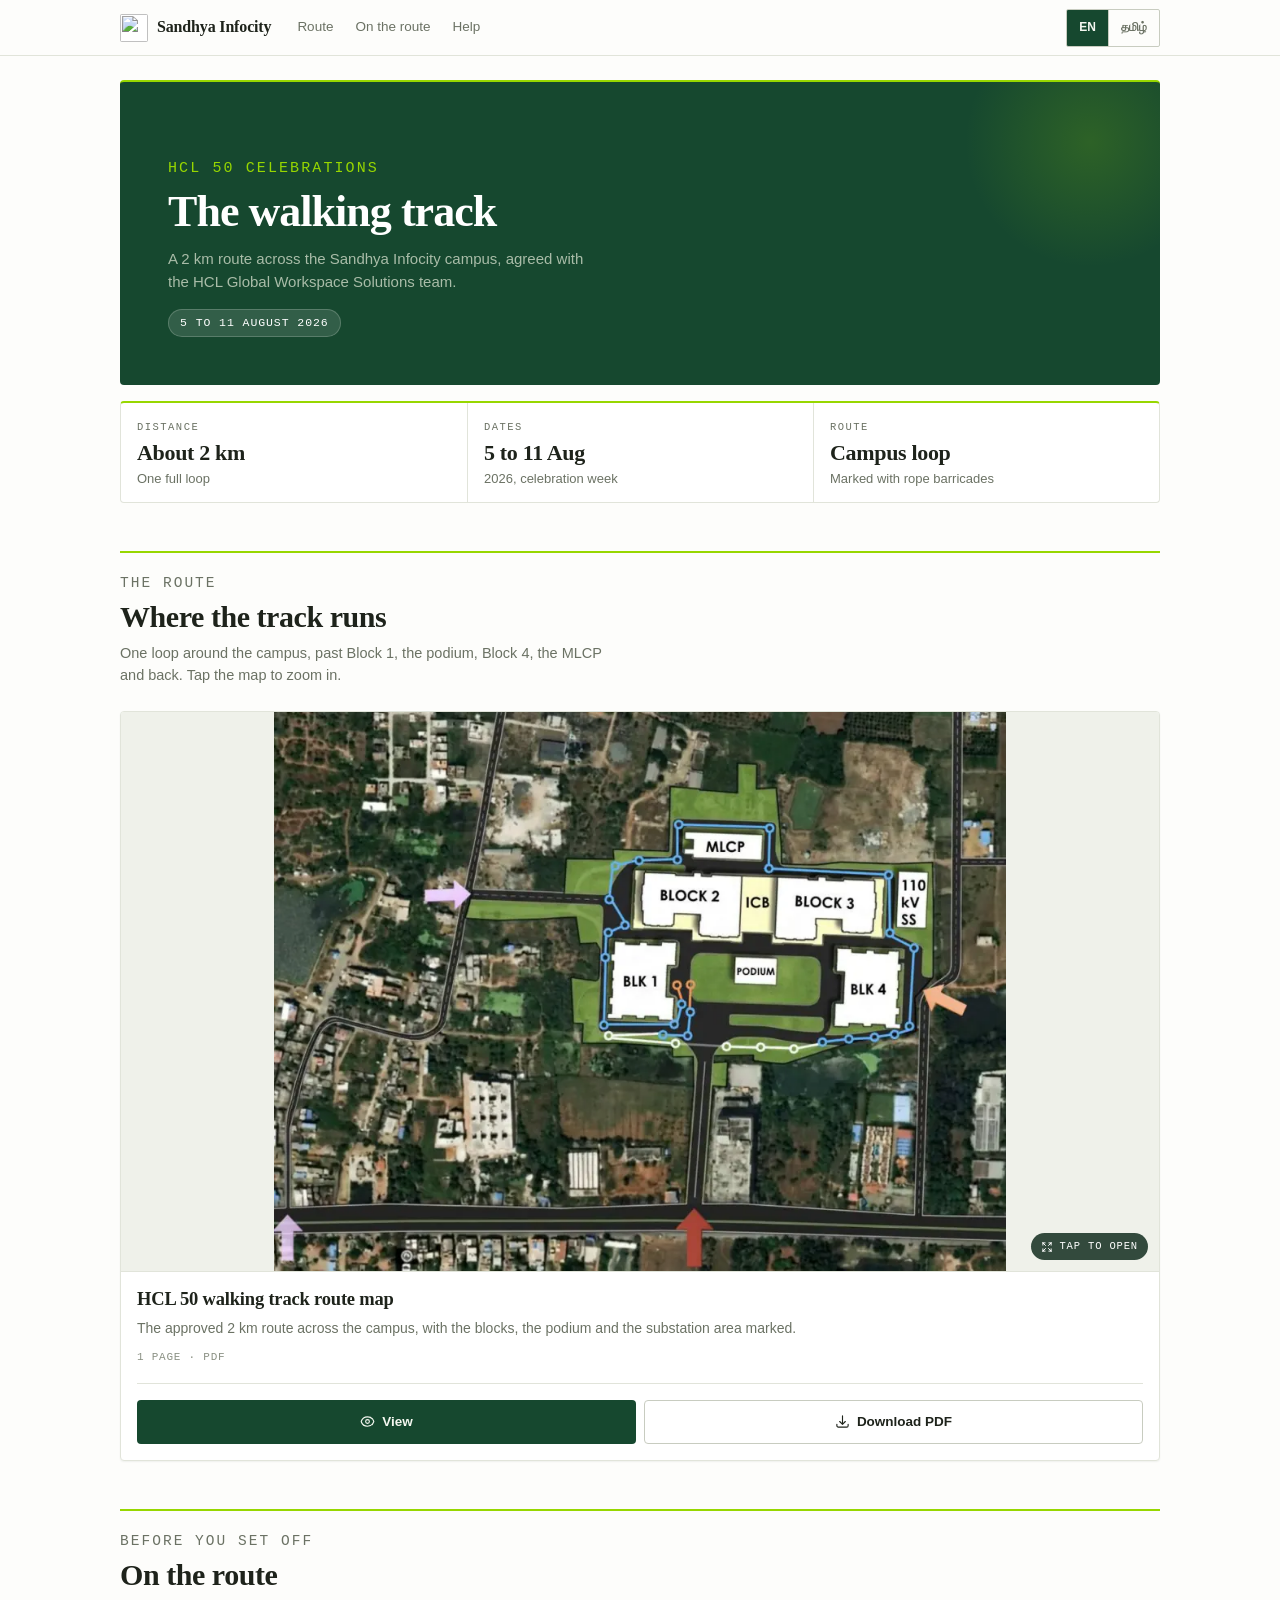
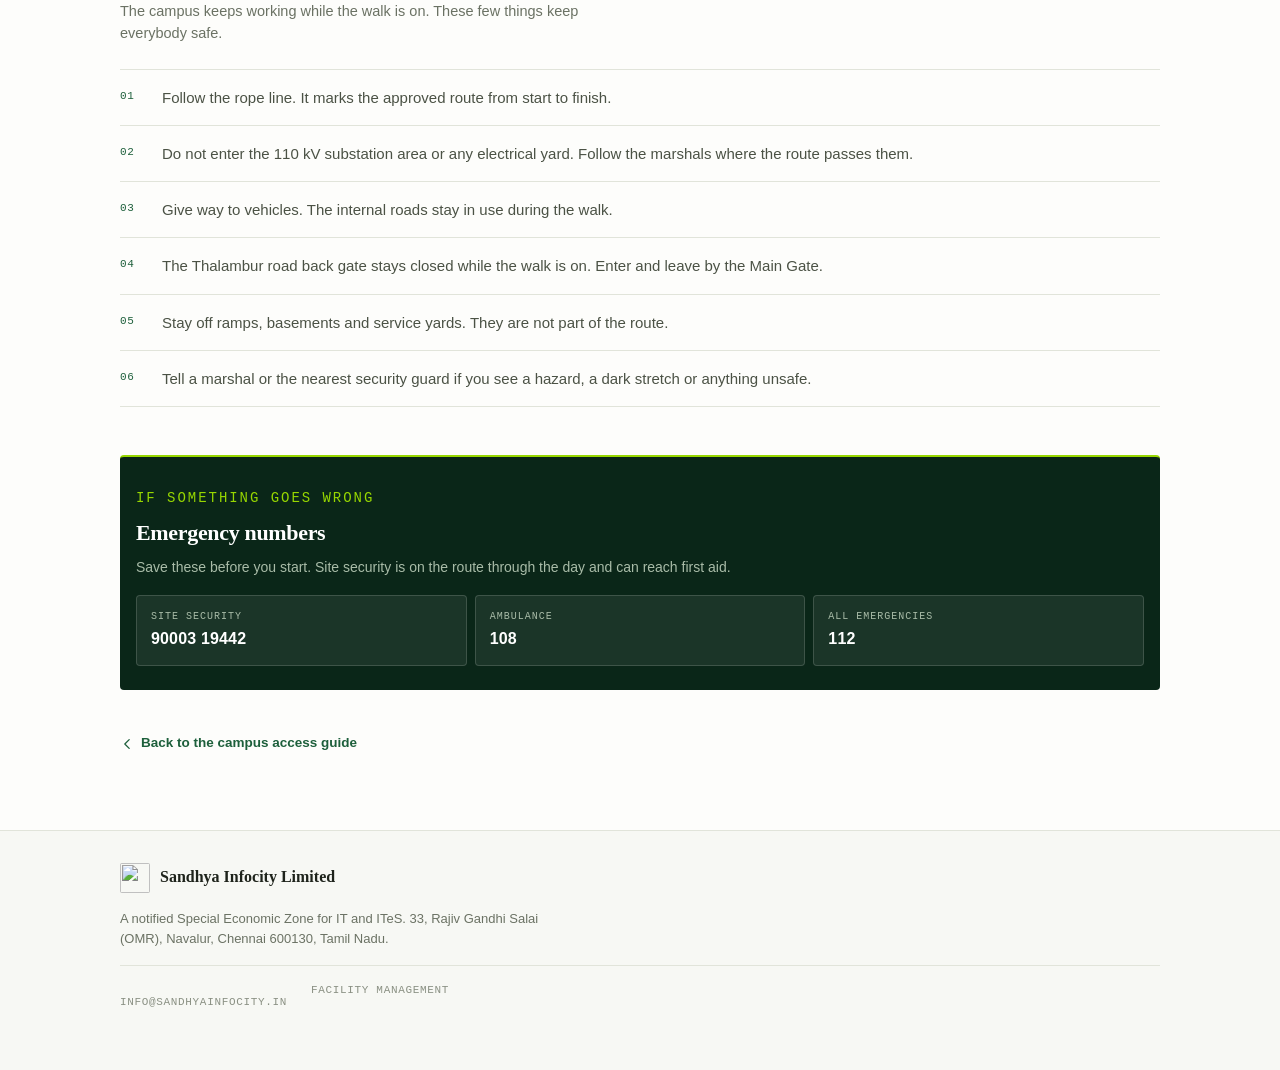
==== walk.html @ bd0e7946 "redesign(site): rebuild on the SIL design system, add the walking-track page and a document viewer R" ====
<!DOCTYPE html>
<html lang="en">
<head>
<meta charset="UTF-8">
<meta name="viewport" content="width=device-width, initial-scale=1.0, viewport-fit=cover">
<meta name="description" content="The 2 km walking track across the Sandhya Infocity campus for the HCL 50 celebration week, 5 to 11 August 2026. Route map, safety notes and emergency numbers.">
<meta name="theme-color" content="#FDFDFB">
<meta name="robots" content="noindex, nofollow">
<meta http-equiv="Content-Security-Policy" content="default-src 'none'; script-src 'self' https://gc.zgo.at; style-src 'self' 'unsafe-inline' https://fonts.googleapis.com; font-src https://fonts.gstatic.com; img-src 'self' data: https://renvia-code.goatcounter.com; connect-src https://renvia-code.goatcounter.com; base-uri 'none'; form-action 'none'">

<title>The walking track · Sandhya Infocity</title>
<link rel="canonical" href="https://sandhyainfocity.support/walk.html">

<meta property="og:title" content="The walking track · Sandhya Infocity">
<meta property="og:description" content="A 2 km route across the campus for the HCL 50 celebration week, 5 to 11 August 2026.">
<meta property="og:type" content="website">
<meta property="og:image" content="https://sandhyainfocity.support/assets/route/route-map-preview.webp">
<meta property="og:url" content="https://sandhyainfocity.support/walk.html">

<link rel="icon" type="image/png" href="sandhya-infocity.png">
<link rel="apple-touch-icon" href="sandhya-infocity.png">

<script data-goatcounter="https://renvia-code.goatcounter.com/count" async src="https://gc.zgo.at/count.js"></script>

<link rel="preconnect" href="https://fonts.googleapis.com">
<link rel="preconnect" href="https://fonts.gstatic.com" crossorigin>
<link href="https://fonts.googleapis.com/css2?family=Source+Serif+4:opsz,wght@8..60,400;8..60,600&family=IBM+Plex+Sans:wght@400;500;600&family=IBM+Plex+Mono:wght@500&family=Noto+Sans+Tamil:wght@400;500;600&family=Noto+Serif+Tamil:wght@600&display=swap" rel="stylesheet">
<link rel="stylesheet" href="assets/styles.css">
</head>
<body>

<a href="#main" class="skip-link" data-i18n="skip">Skip to content</a>

<div class="bar">
  <div class="bar-in">
    <a class="brand" href="./" aria-label="Sandhya Infocity home">
      <img class="brand-mark" src="sandhya-infocity.png" alt="" width="28" height="28">
      <span class="brand-name">Sandhya Infocity</span>
    </a>
    <nav class="jump" aria-label="Sections">
      <a href="#route" data-i18n="nav-route">Route</a>
      <a href="#safety" data-i18n="nav-safety">On the route</a>
      <a href="#help" data-i18n="nav-help">Help</a>
    </nav>
    <div class="lang" role="group" aria-label="Language">
      <button type="button" data-lang="en" aria-pressed="true">EN</button>
      <button type="button" data-lang="ta" aria-pressed="false">தமிழ்</button>
    </div>
  </div>
</div>

<!-- ====================================================================== -->
<!-- Hero                                                                   -->
<!-- ====================================================================== -->
<header class="wrap hero">
  <div class="hero-panel reveal">
    <p class="eyebrow" data-i18n="walk-eyebrow">HCL 50 celebrations</p>
    <h1 data-i18n="walk-title">The walking track</h1>
    <p data-i18n="walk-sub">A 2 km route across the Sandhya Infocity campus, agreed with the HCL Global Workspace Solutions team.</p>
    <span class="event-when" data-i18n="event-when">5 to 11 August 2026</span>
  </div>

  <dl class="facts reveal" style="--d:0.08s; margin-top:16px">
    <div class="fact">
      <dt data-i18n="fact-distance">Distance</dt>
      <dd><span data-i18n="fact-distance-v">About 2 km</span><small data-i18n="fact-distance-s">One full loop</small></dd>
    </div>
    <div class="fact">
      <dt data-i18n="fact-dates">Dates</dt>
      <dd><span data-i18n="fact-dates-v">5 to 11 Aug</span><small data-i18n="fact-dates-s">2026, celebration week</small></dd>
    </div>
    <div class="fact">
      <dt data-i18n="fact-route">Route</dt>
      <dd><span data-i18n="fact-route-v">Campus loop</span><small data-i18n="fact-route-s">Marked with rope barricades</small></dd>
    </div>
  </dl>
</header>

<main id="main" class="wrap">

  <!-- ==================================================================== -->
  <!-- Route map                                                            -->
  <!-- ==================================================================== -->
  <section class="section" id="route">
    <div class="section-head">
      <p class="eyebrow" data-i18n="sec-route-eyebrow">The route</p>
      <h2 data-i18n="sec-route-title">Where the track runs</h2>
      <p data-i18n="sec-route-desc">One loop around the campus, past Block 1, the podium, Block 4, the MLCP and back. Tap the map to zoom in.</p>
    </div>

    <article class="doc reveal" style="--d:0.04s">
      <button class="doc-media doc-media--map" type="button" data-doc="route" data-i18n-label="doc-route-title"
              aria-label="HCL 50 walking track route map">
        <img src="assets/route/route-map-preview.webp" alt="" loading="eager" width="900" height="687">
        <span class="zoom-hint">
          <svg viewBox="0 0 24 24" stroke-width="1.9" aria-hidden="true"><path stroke-linecap="round" stroke-linejoin="round" d="M3.75 3.75v4.5m0-4.5h4.5m-4.5 0L9 9M3.75 20.25v-4.5m0 4.5h4.5m-4.5 0L9 15M20.25 3.75h-4.5m4.5 0v4.5m0-4.5L15 9m5.25 11.25h-4.5m4.5 0v-4.5m0 4.5L15 15"/></svg>
          <span data-i18n="tap-zoom">Tap to open</span>
        </span>
      </button>
      <div class="doc-body">
        <h3 class="doc-title" data-i18n="doc-route-title">HCL 50 walking track route map</h3>
        <p class="doc-desc" data-i18n="doc-route-desc">The approved 2 km route across the campus, with the blocks, the podium and the substation area marked.</p>
        <p class="doc-meta" data-i18n="doc-route-meta">1 page · PDF</p>
        <div class="doc-actions">
          <button class="btn btn--primary" type="button" data-doc="route">
            <svg viewBox="0 0 24 24" stroke-width="1.8" aria-hidden="true"><path stroke-linecap="round" stroke-linejoin="round" d="M2.036 12.322a1.012 1.012 0 010-.639C3.423 7.51 7.36 4.5 12 4.5c4.638 0 8.573 3.007 9.963 7.178.07.207.07.431 0 .639C20.577 16.49 16.64 19.5 12 19.5c-4.638 0-8.573-3.007-9.963-7.178z"/><path stroke-linecap="round" stroke-linejoin="round" d="M15 12a3 3 0 11-6 0 3 3 0 016 0z"/></svg>
            <span data-i18n="view">View</span>
          </button>
          <a class="btn btn--ghost" href="docs/SIL-HCL50-Moon-Walk-Route-Map-Aug2026.pdf" download data-track="dl_route_walkpage">
            <svg viewBox="0 0 24 24" stroke-width="1.8" aria-hidden="true"><path stroke-linecap="round" stroke-linejoin="round" d="M3 16.5v2.25A2.25 2.25 0 005.25 21h13.5A2.25 2.25 0 0021 18.75V16.5M16.5 12L12 16.5m0 0L7.5 12m4.5 4.5V3"/></svg>
            <span data-i18n="download">Download PDF</span>
          </a>
        </div>
      </div>
    </article>
  </section>

  <!-- ==================================================================== -->
  <!-- Safety                                                               -->
  <!-- ==================================================================== -->
  <section class="section" id="safety">
    <div class="section-head">
      <p class="eyebrow" data-i18n="sec-safety-eyebrow">Before you set off</p>
      <h2 data-i18n="sec-safety-title">On the route</h2>
      <p data-i18n="sec-safety-desc">The campus keeps working while the walk is on. These few things keep everybody safe.</p>
    </div>

    <ol class="rules reveal" style="--d:0.04s">
      <li data-i18n="rule-1">Follow the rope line. It marks the approved route from start to finish.</li>
      <li data-i18n="rule-2">Do not enter the 110 kV substation area or any electrical yard. Follow the marshals where the route passes them.</li>
      <li data-i18n="rule-3">Give way to vehicles. The internal roads stay in use during the walk.</li>
      <li data-i18n="rule-4">The Thalambur road back gate stays closed while the walk is on. Enter and leave by the Main Gate.</li>
      <li data-i18n="rule-5">Stay off ramps, basements and service yards. They are not part of the route.</li>
      <li data-i18n="rule-6">Tell a marshal or the nearest security guard if you see a hazard, a dark stretch or anything unsafe.</li>
    </ol>
  </section>

  <!-- ==================================================================== -->
  <!-- Emergency                                                            -->
  <!-- ==================================================================== -->
  <section class="section" id="help">
    <div class="sos reveal" style="--d:0.04s">
      <p class="eyebrow" data-i18n="sos-eyebrow">If something goes wrong</p>
      <h3 data-i18n="sos-title">Emergency numbers</h3>
      <p data-i18n="sos-desc">Save these before you start. Site security is on the route through the day and can reach first aid.</p>
      <div class="sos-grid">
        <a class="sos-btn" href="tel:+919000319442" data-track="sos_security">
          <span class="sos-label" data-i18n="sos-security">Site security</span>
          <span class="sos-value">90003 19442</span>
        </a>
        <a class="sos-btn" href="tel:108" data-track="sos_ambulance">
          <span class="sos-label" data-i18n="sos-ambulance">Ambulance</span>
          <span class="sos-value">108</span>
        </a>
        <a class="sos-btn" href="tel:112" data-track="sos_112">
          <span class="sos-label" data-i18n="sos-emergency">All emergencies</span>
          <span class="sos-value">112</span>
        </a>
      </div>
    </div>

    <a class="backlink" href="./" data-track="back_to_index">
      <svg viewBox="0 0 24 24" stroke-width="2.2" aria-hidden="true"><path stroke-linecap="round" stroke-linejoin="round" d="M15.75 19.5L8.25 12l7.5-7.5"/></svg>
      <span data-i18n="walk-back">Back to the campus access guide</span>
    </a>
  </section>

</main>

<footer class="footer">
  <div class="wrap footer-in">
    <div class="footer-brand">
      <img src="sandhya-infocity.png" alt="" width="30" height="30">
      <span>Sandhya Infocity Limited</span>
    </div>
    <p class="footer-legal" data-i18n="footer-legal">A notified Special Economic Zone for IT and ITeS. 33, Rajiv Gandhi Salai (OMR), Navalur, Chennai 600130, Tamil Nadu.</p>
    <div class="footer-meta">
      <a href="mailto:info@sandhyainfocity.in" data-track="footer_email">info@sandhyainfocity.in</a>
      <span>Facility Management</span>
    </div>
  </div>
</footer>

<div class="viewer" id="viewer" role="dialog" aria-modal="true" aria-label="Document viewer" hidden>
  <div class="viewer-bar">
    <span class="viewer-title"></span>
    <span class="viewer-count"></span>
    <a class="viewer-dl" href="#" download>
      <svg viewBox="0 0 24 24" stroke-width="1.9" aria-hidden="true"><path stroke-linecap="round" stroke-linejoin="round" d="M3 16.5v2.25A2.25 2.25 0 005.25 21h13.5A2.25 2.25 0 0021 18.75V16.5M16.5 12L12 16.5m0 0L7.5 12m4.5 4.5V3"/></svg>
      <span data-i18n="download">Download PDF</span>
    </a>
    <button class="viewer-icon viewer-close" type="button" data-i18n-label="viewer-close" aria-label="Close">
      <svg viewBox="0 0 24 24" stroke-width="2" aria-hidden="true"><path stroke-linecap="round" stroke-linejoin="round" d="M6 18L18 6M6 6l12 12"/></svg>
    </button>
  </div>
  <div class="viewer-stage">
    <img src="" alt="">
    <button class="viewer-nav viewer-prev" type="button" data-i18n-label="viewer-prev" aria-label="Previous page">
      <svg viewBox="0 0 24 24" stroke-width="2.2" aria-hidden="true"><path stroke-linecap="round" stroke-linejoin="round" d="M15.75 19.5L8.25 12l7.5-7.5"/></svg>
    </button>
    <button class="viewer-nav viewer-next" type="button" data-i18n-label="viewer-next" aria-label="Next page">
      <svg viewBox="0 0 24 24" stroke-width="2.2" aria-hidden="true"><path stroke-linecap="round" stroke-linejoin="round" d="M8.25 4.5l7.5 7.5-7.5 7.5"/></svg>
    </button>
  </div>
  <div class="viewer-foot">
    <div class="thumbs"></div>
  </div>
</div>

<script src="assets/app.js"></script>
</body>
</html>
---- assets/styles.css ----
/* ==========================================================================
   Sandhya Infocity — Campus Access
   Design system: design-system/tokens/{colors,typography,spacing}.css
   Deep green #16482F · lime rule #97D700 · paper #FDFDFB
   Near-square corners, hairline rules, barely-there shadow.
   ========================================================================== */

/* --- Tokens --------------------------------------------------------------- */
:root {
    /* Brand greens */
    --green-950: #0A2618;
    --green-900: #103524;
    --green-800: #16482F;
    --green-700: #1D5F3B;
    --green-600: #2C7A43;
    --green-500: #3FA23F;
    --lime-500: #97D700;
    --lime-100: #F2F9DC;

    /* Warm-neutral foundation */
    --n-0:   #FDFDFB;
    --n-50:  #F7F8F4;
    --n-100: #EFF1EA;
    --n-200: #E1E4DA;
    --n-300: #C8CCC0;
    --n-500: #8A9083;
    --n-600: #6B7264;
    --n-700: #4B5245;
    --n-900: #1E231B;

    /* Semantic */
    --paper: var(--n-0);
    --subtle: var(--n-50);
    --card: #FFFFFF;
    --ink: var(--n-900);
    --body: var(--n-700);
    --muted: var(--n-600);
    --line: var(--n-200);
    --line-strong: var(--n-300);
    --link: var(--green-700);
    --on-dark: #F4F7F0;
    --on-dark-muted: #A9BCA8;

    --positive: #2C7A43;
    --warning:  #A97B1E;
    --negative: #A8432F;
    --info:     #3E5C6B;
    --wa:       #128C4A;

    /* Type */
    --f-display: 'Source Serif 4', Georgia, 'Times New Roman', serif;
    --f-body: 'IBM Plex Sans', 'Noto Sans Tamil', 'Helvetica Neue', Arial, sans-serif;
    --f-mono: 'IBM Plex Mono', 'SF Mono', Consolas, monospace;
    --tracking-caps: 0.14em;

    /* Space (8px grid) */
    --s1: 4px;  --s2: 8px;  --s3: 12px; --s4: 16px;
    --s5: 24px; --s6: 32px; --s7: 48px; --s8: 64px;

    /* Geometry */
    --r-sm: 2px;
    --r-md: 4px;
    --r-pill: 999px;
    --sh-card: 0 1px 2px rgba(20, 35, 24, 0.06);
    --sh-raised: 0 4px 16px rgba(20, 35, 24, 0.10);

    --bar-h: 56px;
    --gutter: 20px;
}

/* --- Tamil ---------------------------------------------------------------
   Tamil has no letter case and its combining marks break apart under wide
   tracking, so the uppercase mono eyebrow treatment is dropped wholesale and
   the display face swaps to one that actually carries the glyphs.
   -------------------------------------------------------------------------- */
html[lang="ta"] {
    --f-display: 'Noto Serif Tamil', 'Source Serif 4', Georgia, serif;
    --f-mono: 'Noto Sans Tamil', 'IBM Plex Mono', 'SF Mono', Consolas, monospace;
}
html[lang="ta"] .eyebrow,
html[lang="ta"] .board-state,
html[lang="ta"] .pill,
html[lang="ta"] .doc-meta,
html[lang="ta"] .fact dt,
html[lang="ta"] .sos-label,
html[lang="ta"] .event-when,
html[lang="ta"] .callout .signoff,
html[lang="ta"] .zoom-hint {
    font-family: var(--f-body);
    text-transform: none;
    letter-spacing: 0.005em;
    font-weight: 600;
}
html[lang="ta"] .eyebrow { font-size: 12.5px; }
html[lang="ta"] h1,
html[lang="ta"] h2,
html[lang="ta"] h3 { line-height: 1.3; letter-spacing: 0; }
html[lang="ta"] .hero-copy h1 { font-size: clamp(24px, 6vw, 34px); }
html[lang="ta"] .hero-panel h1 { font-size: clamp(26px, 6.4vw, 38px); }
html[lang="ta"] .fact dd { font-size: 19px; letter-spacing: 0; }
html[lang="ta"] .jump a { font-size: 12.5px; padding: 0 8px; }
html[lang="ta"] .jump a::after { left: 8px; right: 8px; }

/* --- Reset ---------------------------------------------------------------- */
*, *::before, *::after {
    margin: 0; padding: 0; box-sizing: border-box;
    -webkit-tap-highlight-color: transparent;
}

html {
    color-scheme: light;
    background: var(--paper);
    -webkit-text-size-adjust: 100%;
    scroll-behavior: smooth;
    scroll-padding-top: calc(var(--bar-h) + 12px);
}

body {
    font-family: var(--f-body);
    font-size: 16px;
    line-height: 1.55;
    color: var(--body);
    background: var(--paper);
    min-height: 100vh;
    overflow-x: hidden;
    -webkit-font-smoothing: antialiased;
    -moz-osx-font-smoothing: grayscale;
    text-rendering: optimizeLegibility;
}

img, svg { display: block; max-width: 100%; }
a { color: inherit; text-decoration: none; }
button { font: inherit; color: inherit; background: none; border: none; cursor: pointer; }
::selection { background: var(--lime-100); color: var(--green-900); }

:focus-visible {
    outline: 2px solid var(--green-700);
    outline-offset: 3px;
    border-radius: var(--r-sm);
}

.sr-only {
    position: absolute; width: 1px; height: 1px; padding: 0;
    overflow: hidden; clip: rect(0 0 0 0); white-space: nowrap; border: 0;
}

.skip-link {
    position: fixed; top: -100px; left: 12px; z-index: 200;
    padding: 10px 16px; background: var(--green-800); color: var(--on-dark);
    font-size: 13px; font-weight: 600; border-radius: 0 0 var(--r-md) var(--r-md);
    transition: top 0.15s ease;
}
.skip-link:focus { top: 0; }

/* --- Layout --------------------------------------------------------------- */
.wrap {
    width: 100%;
    max-width: 1080px;
    margin: 0 auto;
    padding-left: max(var(--gutter), env(safe-area-inset-left));
    padding-right: max(var(--gutter), env(safe-area-inset-right));
}
@media (max-width: 359px) { :root { --gutter: 14px; } }
.wrap--narrow { max-width: 780px; }

/* --- Sticky bar ----------------------------------------------------------- */
.bar {
    position: sticky; top: 0; z-index: 60;
    height: var(--bar-h);
    background: rgba(253, 253, 251, 0.94);
    border-bottom: 1px solid var(--line);
}
@supports (backdrop-filter: blur(8px)) {
    .bar { backdrop-filter: saturate(140%) blur(8px); -webkit-backdrop-filter: saturate(140%) blur(8px); }
}
.bar-in {
    height: 100%; display: flex; align-items: center; gap: var(--s4);
    max-width: 1080px; margin: 0 auto;
    padding-left: max(var(--gutter), env(safe-area-inset-left));
    padding-right: max(var(--gutter), env(safe-area-inset-right));
}

.brand { display: flex; align-items: center; min-height: 44px; gap: 9px; flex-shrink: 0; }
.brand-mark {
    width: 28px; height: 28px; border-radius: var(--r-sm);
    object-fit: cover; background: #fff;
}
.brand-name {
    font-family: var(--f-display); font-size: 16px; font-weight: 600;
    color: var(--ink); letter-spacing: -0.01em; white-space: nowrap;
}
/* On narrow phones the wordmark is dropped so the section nav keeps its room */
@media (max-width: 559px) {
    .brand-name { display: none; }
    .bar-in { gap: var(--s3); }
}

.jump {
    flex: 1; min-width: 0;
    display: flex; align-items: center; gap: 2px;
    overflow-x: auto; scrollbar-width: none; -ms-overflow-style: none;
    -webkit-overflow-scrolling: touch;
    mask-image: linear-gradient(to right, #000 0, #000 calc(100% - 18px), transparent 100%);
}
.jump::-webkit-scrollbar { display: none; }
.jump a {
    position: relative; flex-shrink: 0;
    display: inline-flex; align-items: center; min-height: 40px;
    padding: 0 10px;
    font-size: 13.5px; font-weight: 500; color: var(--muted);
    white-space: nowrap; border-radius: var(--r-sm);
    transition: color 0.15s ease;
}
.jump a::after {
    content: ''; position: absolute; left: 10px; right: 10px; bottom: 0;
    height: 2px; background: var(--lime-500); border-radius: 1px;
    transform: scaleX(0); transform-origin: left; transition: transform 0.22s ease;
}
.jump a:hover { color: var(--ink); }
.jump a.is-active { color: var(--green-800); font-weight: 600; }
.jump a.is-active::after { transform: scaleX(1); }

.lang {
    display: inline-flex; flex-shrink: 0;
    border: 1px solid var(--line-strong); border-radius: var(--r-sm); overflow: hidden;
}
.lang button {
    min-height: 36px; padding: 0 12px; font-size: 12px; font-weight: 600; color: var(--muted);
    transition: background 0.15s ease, color 0.15s ease;
}
.lang button + button { border-left: 1px solid var(--line-strong); }
.lang button[aria-pressed="true"] { background: var(--green-800); color: var(--on-dark); }

/* --- Hero ----------------------------------------------------------------- */
.hero { padding-top: var(--s5); }
.hero-frame {
    position: relative; overflow: hidden;
    border-radius: var(--r-md); background: var(--n-100);
    aspect-ratio: 4 / 3; max-height: 300px;
}
.hero-frame img { width: 100%; height: 100%; object-fit: cover; }
.hero-scrim {
    position: absolute; inset: 0;
    background: linear-gradient(to bottom,
        rgba(10, 38, 24, 0.30) 0%,
        rgba(10, 38, 24, 0.04) 26%,
        rgba(10, 38, 24, 0.46) 55%,
        rgba(10, 38, 24, 0.80) 78%,
        rgba(10, 38, 24, 0.94) 100%);
}
/* The copy block carries its own darkening so legibility does not depend on
   how many lines the headline runs to in a given language. */
.hero-copy {
    position: absolute; left: 0; right: 0; bottom: 0;
    padding: var(--s7) var(--s4) var(--s4);
    background: linear-gradient(to bottom, rgba(10, 38, 24, 0) 0%, rgba(10, 38, 24, 0.62) 32%, rgba(10, 38, 24, 0.9) 100%);
}
.hero-copy .eyebrow { color: var(--lime-500); text-shadow: 0 1px 8px rgba(10, 38, 24, 0.8); }

/* Panel hero — no photograph, used where an image would fight the copy */
.hero-panel {
    position: relative; overflow: hidden;
    background: var(--green-800); border-radius: var(--r-md);
    border-top: 2px solid var(--lime-500);
    padding: var(--s7) var(--s4) var(--s6);
}
.hero-panel::after {
    content: ''; position: absolute; right: -60px; top: -70px;
    width: 260px; height: 260px; border-radius: 50%;
    background: radial-gradient(circle, rgba(151, 215, 0, 0.18) 0%, rgba(151, 215, 0, 0) 68%);
    pointer-events: none;
}
.hero-panel .eyebrow { color: var(--lime-500); }
.hero-panel h1 {
    font-family: var(--f-display); font-weight: 600; color: #fff;
    font-size: clamp(30px, 7.4vw, 44px); line-height: 1.06; letter-spacing: -0.022em; margin-top: 9px;
}
.hero-panel p { color: var(--on-dark-muted); font-size: 15px; margin-top: 11px; max-width: 52ch; }
.hero-panel .event-when { margin-top: var(--s4); }
@media (min-width: 720px) { .hero-panel { padding: var(--s8) var(--s7) var(--s7); } }
.hero-copy h1 {
    font-family: var(--f-display); font-weight: 600; color: #fff;
    font-size: clamp(28px, 7vw, 40px); line-height: 1.08; letter-spacing: -0.02em;
    margin-top: 7px; text-shadow: 0 1px 14px rgba(0, 0, 0, 0.28);
}
.hero-copy p {
    color: rgba(244, 247, 240, 0.9); font-size: 14.5px; margin-top: 6px; max-width: 46ch;
}

@media (min-width: 720px) {
    .hero-frame { aspect-ratio: 16 / 9; max-height: 420px; }
    .hero-copy { padding: var(--s6); }
}
@media (min-width: 1000px) {
    .hero-frame { aspect-ratio: 21 / 8; max-height: 380px; }
}

/* --- Status board --------------------------------------------------------- */
.board {
    display: grid; grid-template-columns: 1fr; gap: 0;
    margin-top: var(--s4);
    background: var(--card); border: 1px solid var(--line); border-radius: var(--r-md);
    border-top: 2px solid var(--lime-500);
    overflow: hidden;
}
.board-item {
    display: flex; align-items: center; gap: 10px;
    padding: 13px var(--s4);
}
.board-item + .board-item { border-top: 1px solid var(--line); }
.board-dot { width: 8px; height: 8px; border-radius: 50%; flex-shrink: 0; }
.board-dot--open { background: var(--positive); box-shadow: 0 0 0 3px rgba(44, 122, 67, 0.14); }
.board-dot--closed { background: var(--negative); box-shadow: 0 0 0 3px rgba(168, 67, 47, 0.13); }
.board-name { font-size: 14px; font-weight: 600; color: var(--ink); }
.board-state {
    margin-left: auto; font-family: var(--f-mono); font-size: 11px; font-weight: 500;
    text-transform: uppercase; letter-spacing: 0.1em;
}
.board-state--open { color: var(--positive); }
.board-state--closed { color: var(--negative); }

@media (min-width: 640px) {
    .board { grid-template-columns: repeat(3, 1fr); }
    .board-item + .board-item { border-top: 0; border-left: 1px solid var(--line); }
}

/* --- Sections ------------------------------------------------------------- */
.section { padding-top: var(--s7); }
.section-head { border-top: 2px solid var(--lime-500); padding-top: var(--s3); margin-bottom: var(--s5); }
.eyebrow {
    font-family: var(--f-mono); font-size: 11px; font-weight: 500;
    text-transform: uppercase; letter-spacing: var(--tracking-caps); color: var(--muted);
}
.section-head h2 {
    font-family: var(--f-display); font-weight: 600; color: var(--ink);
    font-size: clamp(23px, 4.4vw, 30px); line-height: 1.16; letter-spacing: -0.015em;
    margin-top: 5px;
}
.section-head p { font-size: 14.5px; color: var(--muted); margin-top: 7px; max-width: 62ch; }

/* --- Grid ----------------------------------------------------------------- */
.grid { display: grid; gap: var(--s4); grid-template-columns: 1fr; }
@media (min-width: 700px) { .grid--2 { grid-template-columns: repeat(2, 1fr); } }
@media (min-width: 700px) { .grid--3 { grid-template-columns: repeat(2, 1fr); } }
@media (min-width: 980px) { .grid--3 { grid-template-columns: repeat(3, 1fr); } }

/* --- Event card ----------------------------------------------------------- */
.event {
    display: block; position: relative; overflow: hidden;
    margin-top: var(--s6);
    background: var(--green-800); color: var(--on-dark);
    border-radius: var(--r-md); border-top: 2px solid var(--lime-500);
    padding: var(--s5) var(--s4);
    transition: background 0.2s ease, transform 0.18s ease;
}
.event:hover { background: var(--green-900); }
.event:active { transform: scale(0.995); }
.event::after {
    content: ''; position: absolute; right: -46px; bottom: -46px;
    width: 172px; height: 172px; border-radius: 50%;
    background: radial-gradient(circle, rgba(151, 215, 0, 0.16) 0%, rgba(151, 215, 0, 0) 68%);
    pointer-events: none;
}
.event .eyebrow { color: var(--lime-500); }
.event h3 {
    font-family: var(--f-display); font-size: clamp(21px, 4.6vw, 27px); font-weight: 600;
    color: #fff; line-height: 1.18; margin-top: 7px; letter-spacing: -0.015em;
}
.event p { color: var(--on-dark-muted); font-size: 14.5px; margin-top: 8px; max-width: 52ch; }
.event-go {
    display: inline-flex; align-items: center; gap: 7px; margin-top: var(--s4);
    font-size: 13.5px; font-weight: 600; color: var(--lime-500);
}
.event-go svg { width: 15px; height: 15px; stroke: currentColor; }
.event-when {
    display: inline-block; margin-top: var(--s3);
    font-family: var(--f-mono); font-size: 11.5px; letter-spacing: 0.08em; text-transform: uppercase;
    color: #fff; background: rgba(255, 255, 255, 0.12);
    border: 1px solid rgba(244, 247, 240, 0.2);
    border-radius: var(--r-pill); padding: 4px 11px;
}
@media (min-width: 700px) { .event { padding: var(--s6); } }

/* --- Chips (arrive-by filter) --------------------------------------------- */
.chips { display: flex; flex-wrap: wrap; gap: 7px; margin-bottom: var(--s5); }
.chip {
    display: inline-flex; align-items: center; gap: 7px;
    min-height: 40px; padding: 8px 13px; font-size: 13.5px; font-weight: 500;
    color: var(--body); background: var(--card);
    border: 1px solid var(--line-strong); border-radius: var(--r-pill);
    transition: background 0.16s ease, color 0.16s ease, border-color 0.16s ease;
}
.chip svg { width: 15px; height: 15px; stroke: currentColor; fill: none; flex-shrink: 0; }
.chip:hover { border-color: var(--n-500); }
.chip[aria-pressed="true"] {
    background: var(--green-800); border-color: var(--green-800); color: var(--on-dark);
}
.chip:active { transform: scale(0.97); }

/* --- Gate cards ----------------------------------------------------------- */
.gate {
    display: flex; flex-direction: column; overflow: hidden;
    background: var(--card); border: 1px solid var(--line); border-radius: var(--r-md);
    box-shadow: var(--sh-card);
    transition: box-shadow 0.22s ease, transform 0.22s ease, border-color 0.22s ease;
}
.gate[hidden] { display: none; }
a.gate:hover { box-shadow: var(--sh-raised); transform: translateY(-2px); border-color: var(--line-strong); }
a.gate:active { transform: translateY(0); box-shadow: var(--sh-card); }

.gate-media { position: relative; aspect-ratio: 16 / 9; overflow: hidden; background: var(--n-100); }
.gate-media img { width: 100%; height: 100%; object-fit: cover; }

.pill {
    position: absolute; top: 11px; left: 11px;
    display: inline-flex; align-items: center; gap: 6px;
    padding: 5px 11px; border-radius: var(--r-pill);
    font-family: var(--f-mono); font-size: 10.5px; font-weight: 500;
    text-transform: uppercase; letter-spacing: 0.1em;
}
.pill .d { width: 6px; height: 6px; border-radius: 50%; background: currentColor; }
.pill--open { background: var(--green-800); color: #fff; }
.pill--quiet { background: rgba(255, 255, 255, 0.94); color: var(--green-800); border: 1px solid var(--line); }
.pill--closed { background: var(--negative); color: #fff; }

.gate-body { padding: var(--s4); display: flex; flex-direction: column; flex: 1; }
.gate-head { display: flex; align-items: baseline; justify-content: space-between; gap: var(--s3); }
.gate-name {
    font-family: var(--f-display); font-size: 19px; font-weight: 600;
    color: var(--ink); line-height: 1.2; letter-spacing: -0.01em;
}
.gate-go {
    display: inline-flex; align-items: center; gap: 5px; flex-shrink: 0;
    font-size: 13px; font-weight: 600; color: var(--link);
}
.gate-go svg { width: 13px; height: 13px; stroke: currentColor; fill: none; }
.gate-desc { font-size: 14px; color: var(--muted); margin-top: 6px; }
.gate-alt { font-size: 13.5px; font-weight: 600; color: var(--negative); margin-top: 7px; }
.tags { display: flex; flex-wrap: wrap; gap: 5px; margin-top: auto; padding-top: var(--s3); }
.tag {
    font-family: var(--f-mono); font-size: 10px; font-weight: 500; letter-spacing: 0.06em;
    padding: 3px 7px; border-radius: var(--r-sm);
    background: var(--subtle); color: var(--muted); border: 1px solid var(--line);
}
.tag--hcl { background: #EDF2FB; color: #2C5CC4; border-color: #DBE4F7; }
.tag--fujitsu { background: #FBEDEB; color: #B23A28; border-color: #F3D8D3; }
.tag--tds { background: #FDF3E7; color: #A97B1E; border-color: #F4E3C9; }

.gate--closed { background: var(--subtle); }
.gate--closed .gate-media img { filter: grayscale(0.92); opacity: 0.62; }
.gate--closed .gate-name { color: var(--muted); }

/* --- Document cards ------------------------------------------------------- */
.doc {
    display: flex; flex-direction: column; overflow: hidden;
    background: var(--card); border: 1px solid var(--line); border-radius: var(--r-md);
    box-shadow: var(--sh-card);
}
.doc-media {
    position: relative; aspect-ratio: 16 / 9; overflow: hidden;
    background: var(--n-100); border-bottom: 1px solid var(--line);
    cursor: zoom-in; width: 100%;
}
.doc-media img { width: 100%; height: 100%; object-fit: cover; object-position: center top; transition: transform 0.4s cubic-bezier(0.22, 0.7, 0.24, 1); }
.doc-media:hover img { transform: scale(1.025); }

/* Map variant: show the whole drawing rather than a crop, and keep it in proportion */
.doc-media--map { aspect-ratio: 4 / 3; max-height: 560px; background: var(--n-100); cursor: zoom-in; }
.doc-media--map img { object-fit: contain; object-position: center; }
.doc-media--map:hover img { transform: none; }
.doc-media .zoom-hint {
    position: absolute; right: 11px; bottom: 11px;
    display: inline-flex; align-items: center; gap: 6px;
    padding: 5px 10px; border-radius: var(--r-pill);
    background: rgba(10, 38, 24, 0.82); color: #fff;
    font-family: var(--f-mono); font-size: 10.5px; letter-spacing: 0.08em; text-transform: uppercase;
}
.doc-media .zoom-hint svg { width: 12px; height: 12px; stroke: currentColor; fill: none; }

.doc-body { padding: var(--s4); display: flex; flex-direction: column; flex: 1; }
.doc-title {
    font-family: var(--f-display); font-size: 18.5px; font-weight: 600;
    color: var(--ink); line-height: 1.25; letter-spacing: -0.01em;
}
.doc-desc { font-size: 14px; color: var(--muted); margin-top: 7px; }
.doc-meta {
    font-family: var(--f-mono); font-size: 11px; letter-spacing: 0.07em; text-transform: uppercase;
    color: var(--n-500); margin-top: 10px;
}
.doc-actions { display: flex; gap: var(--s2); margin-top: var(--s4); padding-top: var(--s4); border-top: 1px solid var(--line); }

/* --- Buttons -------------------------------------------------------------- */
.btn {
    flex: 1; display: inline-flex; align-items: center; justify-content: center; gap: 7px;
    min-height: 44px; padding: 11px 14px; border-radius: var(--r-md);
    font-size: 13.5px; font-weight: 600; text-align: center;
    border: 1px solid transparent;
    transition: background 0.16s ease, border-color 0.16s ease, color 0.16s ease;
}
.btn svg { width: 15px; height: 15px; flex-shrink: 0; }
.btn:active { transform: scale(0.98); }
.btn--primary { background: var(--green-800); color: var(--on-dark); }
.btn--primary:hover { background: var(--green-900); }
.btn--primary svg { stroke: currentColor; fill: none; }
.btn--ghost { background: var(--card); border-color: var(--line-strong); color: var(--ink); }
.btn--ghost:hover { border-color: var(--n-500); background: var(--subtle); }
.btn--ghost svg { stroke: currentColor; fill: none; }
.btn--call { background: var(--lime-100); color: var(--green-800); }
.btn--call:hover { background: #E9F4CE; }
.btn--call svg { stroke: currentColor; fill: none; }
.btn--wa { background: #E7F3EA; color: var(--wa); }
.btn--wa:hover { background: #DBEDE0; }
.btn--wa svg { fill: currentColor; stroke: none; }

/* --- People --------------------------------------------------------------- */
.person {
    background: var(--card); border: 1px solid var(--line); border-radius: var(--r-md);
    padding: var(--s4); box-shadow: var(--sh-card);
}
.person--primary { border-color: rgba(22, 72, 47, 0.3); border-top: 2px solid var(--lime-500); }
.person-top { display: flex; align-items: center; gap: 12px; margin-bottom: var(--s4); }
.mono-badge {
    width: 42px; height: 42px; flex-shrink: 0; border-radius: var(--r-sm);
    display: grid; place-items: center;
    font-family: var(--f-display); font-size: 18px; font-weight: 600;
    background: var(--lime-100); color: var(--green-800);
}
.person--primary .mono-badge { background: var(--green-800); color: var(--on-dark); }
.person-id { min-width: 0; flex: 1; }
.person-name { display: block; font-size: 15px; font-weight: 600; color: var(--ink); line-height: 1.25; }
.person-role { display: block; font-size: 12.5px; color: var(--muted); margin-top: 2px; }
.person-langs { display: flex; gap: 4px; flex-shrink: 0; }
.person-langs span {
    font-family: var(--f-mono); font-size: 9.5px; font-weight: 500; letter-spacing: 0.05em;
    color: var(--muted); background: var(--subtle);
    border: 1px solid var(--line); border-radius: var(--r-sm); padding: 2px 5px;
}
.person-actions { display: flex; gap: var(--s2); }

/* --- Callout / notice ----------------------------------------------------- */
.callout {
    background: var(--card); border: 1px solid var(--line);
    border-left: 2px solid var(--lime-500); border-radius: var(--r-md);
    padding: var(--s5) var(--s4);
}
.callout .eyebrow { color: var(--green-700); }
.callout p { font-size: 15px; color: var(--body); margin-top: var(--s3); }
.callout p + p { margin-top: var(--s2); }
.callout .signoff {
    margin-top: var(--s4); padding-top: var(--s3); border-top: 1px solid var(--line);
    font-family: var(--f-mono); font-size: 10.5px; letter-spacing: 0.1em;
    text-transform: uppercase; color: var(--muted);
}

/* --- Facts list (walk page) ----------------------------------------------- */
.facts {
    display: grid; grid-template-columns: 1fr; gap: 0;
    background: var(--card); border: 1px solid var(--line);
    border-top: 2px solid var(--lime-500); border-radius: var(--r-md); overflow: hidden;
}
.fact { padding: var(--s4); }
.fact + .fact { border-top: 1px solid var(--line); }
.fact dt {
    font-family: var(--f-mono); font-size: 10.5px; font-weight: 500;
    text-transform: uppercase; letter-spacing: var(--tracking-caps); color: var(--muted);
}
.fact dd {
    font-family: var(--f-display); font-size: 22px; font-weight: 600;
    color: var(--ink); margin-top: 5px; line-height: 1.2; letter-spacing: -0.015em;
}
.fact dd small { display: block; font-family: var(--f-body); font-size: 13px; font-weight: 400; color: var(--muted); margin-top: 4px; letter-spacing: 0; }
@media (min-width: 640px) {
    .facts { grid-template-columns: repeat(3, 1fr); }
    .fact + .fact { border-top: 0; border-left: 1px solid var(--line); }
}

/* --- Rules list (safety) -------------------------------------------------- */
.rules { list-style: none; counter-reset: r; }
.rules li {
    counter-increment: r; position: relative;
    padding: var(--s4) 0 var(--s4) 42px;
    border-bottom: 1px solid var(--line);
    font-size: 15px; color: var(--body);
}
.rules li:first-child { border-top: 1px solid var(--line); }
.rules li::before {
    content: counter(r, decimal-leading-zero);
    position: absolute; left: 0; top: calc(var(--s4) + 2px);
    font-family: var(--f-mono); font-size: 11px; font-weight: 500;
    color: var(--green-700); letter-spacing: 0.06em;
}
.rules strong { color: var(--ink); font-weight: 600; }

/* --- Emergency ------------------------------------------------------------ */
.sos {
    background: var(--green-950); border-radius: var(--r-md);
    border-top: 2px solid var(--lime-500);
    padding: var(--s5) var(--s4); color: var(--on-dark);
}
.sos .eyebrow { color: var(--lime-500); }
.sos h3 {
    font-family: var(--f-display); font-size: 22px; font-weight: 600; color: #fff;
    margin-top: 6px; letter-spacing: -0.015em;
}
.sos p { color: var(--on-dark-muted); font-size: 14px; margin-top: 7px; }
.sos-grid { display: grid; grid-template-columns: repeat(auto-fit, minmax(148px, 1fr)); gap: var(--s2); margin-top: var(--s4); }
.sos-btn {
    display: flex; flex-direction: column; gap: 3px;
    padding: 13px 14px; border-radius: var(--r-md);
    background: rgba(255, 255, 255, 0.07);
    border: 1px solid rgba(244, 247, 240, 0.16);
    transition: background 0.16s ease;
}
.sos-btn:hover { background: rgba(255, 255, 255, 0.13); }
.sos-btn:active { transform: scale(0.98); }
.sos-label {
    font-family: var(--f-mono); font-size: 10px; text-transform: uppercase;
    letter-spacing: 0.1em; color: var(--on-dark-muted);
}
.sos-value { font-size: 16px; font-weight: 600; color: #fff; letter-spacing: 0.01em; }

/* --- Footer --------------------------------------------------------------- */
.footer { margin-top: var(--s8); border-top: 1px solid var(--line); background: var(--subtle); }
.footer-in { padding-block: var(--s6) var(--s7); }
.footer-brand { display: flex; align-items: center; gap: 10px; }
.footer-brand img { width: 30px; height: 30px; border-radius: var(--r-sm); }
.footer-brand span { font-family: var(--f-display); font-size: 16px; font-weight: 600; color: var(--ink); }
.footer-legal { margin-top: var(--s4); font-size: 13px; color: var(--muted); max-width: 62ch; }
.footer-legal strong { color: var(--body); font-weight: 600; }
.footer-meta {
    margin-top: var(--s4); padding-top: var(--s4); border-top: 1px solid var(--line);
    display: flex; flex-wrap: wrap; gap: var(--s2) var(--s5);
    font-family: var(--f-mono); font-size: 11px; letter-spacing: 0.06em; color: var(--n-500);
    text-transform: uppercase;
}
.footer-meta a { display: inline-flex; align-items: center; min-height: 40px; }
.footer-meta a:hover { color: var(--green-700); }

/* --- Viewer overlay ------------------------------------------------------- */
.viewer {
    position: fixed; inset: 0; z-index: 120;
    background: var(--green-950);
    display: flex; flex-direction: column;
    animation: fade 0.2s ease;
    overscroll-behavior: contain;
}
/* Track the dynamic viewport so the stage is not clipped by mobile toolbars */
@supports (height: 100dvh) { .viewer { height: 100dvh; } }
/* These carry a display value, so the plain [hidden] default is not enough */
.viewer[hidden], .viewer-nav[hidden], .thumbs[hidden], .viewer-foot[hidden] { display: none; }
@keyframes fade { from { opacity: 0; } to { opacity: 1; } }

.viewer-bar {
    display: flex; align-items: center; gap: var(--s3);
    padding: max(12px, env(safe-area-inset-top)) max(var(--s4), env(safe-area-inset-right)) 12px max(var(--s4), env(safe-area-inset-left));
    border-bottom: 1px solid rgba(244, 247, 240, 0.14);
    flex-shrink: 0;
}
.viewer-title {
    font-size: 14px; font-weight: 600; color: #fff;
    white-space: nowrap; overflow: hidden; text-overflow: ellipsis; min-width: 0; flex: 1;
}
.viewer-count {
    font-family: var(--f-mono); font-size: 11.5px; letter-spacing: 0.08em;
    color: var(--on-dark-muted); flex-shrink: 0;
}
.viewer-icon {
    width: 40px; height: 40px; flex-shrink: 0; border-radius: var(--r-sm);
    display: grid; place-items: center; color: var(--on-dark);
    background: rgba(255, 255, 255, 0.08);
    transition: background 0.15s ease;
}
.viewer-icon:hover { background: rgba(255, 255, 255, 0.18); }
.viewer-icon svg { width: 17px; height: 17px; stroke: currentColor; fill: none; }

.viewer-stage {
    flex: 1; min-height: 0; position: relative;
    display: grid; place-items: center;
    overflow: auto; -webkit-overflow-scrolling: touch; overscroll-behavior: contain;
    padding: var(--s4);
    touch-action: pan-x pan-y pinch-zoom;
}
.viewer-stage img {
    max-width: 100%; max-height: 100%; object-fit: contain;
    border-radius: var(--r-sm); background: #fff;
    cursor: zoom-in;
}
.viewer-stage.is-zoomed { place-items: start; }
.viewer-stage.is-zoomed img { max-width: none; max-height: none; width: var(--zoomw, 1600px); cursor: zoom-out; }

.viewer-nav {
    position: absolute; top: 50%; transform: translateY(-50%);
    width: 40px; height: 56px; border-radius: var(--r-md);
    display: grid; place-items: center; color: #fff;
    background: rgba(10, 38, 24, 0.55);
    border: 1px solid rgba(244, 247, 240, 0.18);
    transition: background 0.15s ease;
}
.viewer-nav:hover { background: rgba(10, 38, 24, 0.8); }
.viewer-nav[disabled] { opacity: 0.28; pointer-events: none; }
.viewer-nav svg { width: 19px; height: 19px; stroke: currentColor; fill: none; }
.viewer-prev { left: 8px; }
.viewer-next { right: 8px; }

.viewer-foot {
    flex-shrink: 0;
    padding: var(--s3) max(var(--s4), env(safe-area-inset-right)) calc(var(--s3) + env(safe-area-inset-bottom, 0px)) max(var(--s4), env(safe-area-inset-left));
    border-top: 1px solid rgba(244, 247, 240, 0.14);
    display: flex; align-items: center; gap: var(--s3);
}
.thumbs {
    flex: 1; min-width: 0; display: flex; gap: 7px;
    overflow-x: auto; scrollbar-width: none; padding-bottom: 2px;
}
.thumbs::-webkit-scrollbar { display: none; }
.thumbs button {
    flex-shrink: 0; width: 72px; aspect-ratio: 16 / 9; overflow: hidden;
    border-radius: var(--r-sm); border: 1px solid rgba(244, 247, 240, 0.2);
    opacity: 0.5; transition: opacity 0.16s ease, border-color 0.16s ease;
}
.thumbs button img { width: 100%; height: 100%; object-fit: cover; }
.thumbs button[aria-current="true"] { opacity: 1; border-color: var(--lime-500); }
.viewer-dl {
    flex-shrink: 0; display: inline-flex; align-items: center; gap: 7px;
    min-height: 40px; padding: 9px 14px; border-radius: var(--r-md);
    background: var(--lime-500); color: var(--green-950);
    font-size: 13px; font-weight: 600;
}
.viewer-dl svg { width: 14px; height: 14px; stroke: currentColor; fill: none; }
.viewer-dl:hover { background: #A6E610; }

/* iOS Safari ignores overflow:hidden on body; the offset is restored in JS. */
body.is-locked { position: fixed; left: 0; right: 0; width: 100%; overflow: hidden; }

/* --- Back link ------------------------------------------------------------ */
.backlink {
    display: inline-flex; align-items: center; min-height: 44px; gap: 7px; margin-top: var(--s6);
    font-size: 13.5px; font-weight: 600; color: var(--link);
}
.backlink svg { width: 14px; height: 14px; stroke: currentColor; fill: none; }
.backlink:hover { color: var(--green-900); }

/* --- Reveal --------------------------------------------------------------- */
@keyframes rise { from { opacity: 0; transform: translateY(12px); } to { opacity: 1; transform: none; } }
.reveal { opacity: 0; animation: rise 0.6s cubic-bezier(0.2, 0.7, 0.2, 1) forwards; animation-delay: var(--d, 0s); }

@media (prefers-reduced-motion: reduce) {
    html { scroll-behavior: auto; }
    *, *::before, *::after { animation: none !important; transition: none !important; }
    .reveal { opacity: 1; }
}

/* --- Print ---------------------------------------------------------------- */
@media print {
    .bar, .chips, .viewer, .event-go, .skip-link { display: none !important; }
    body { background: #fff; }
    .reveal { opacity: 1; animation: none; }
    .gate, .doc, .person, .callout, .facts { break-inside: avoid; box-shadow: none; }
    .sos { background: #fff; color: #000; border: 1px solid #000; }
    .sos h3, .sos-value { color: #000; }
}
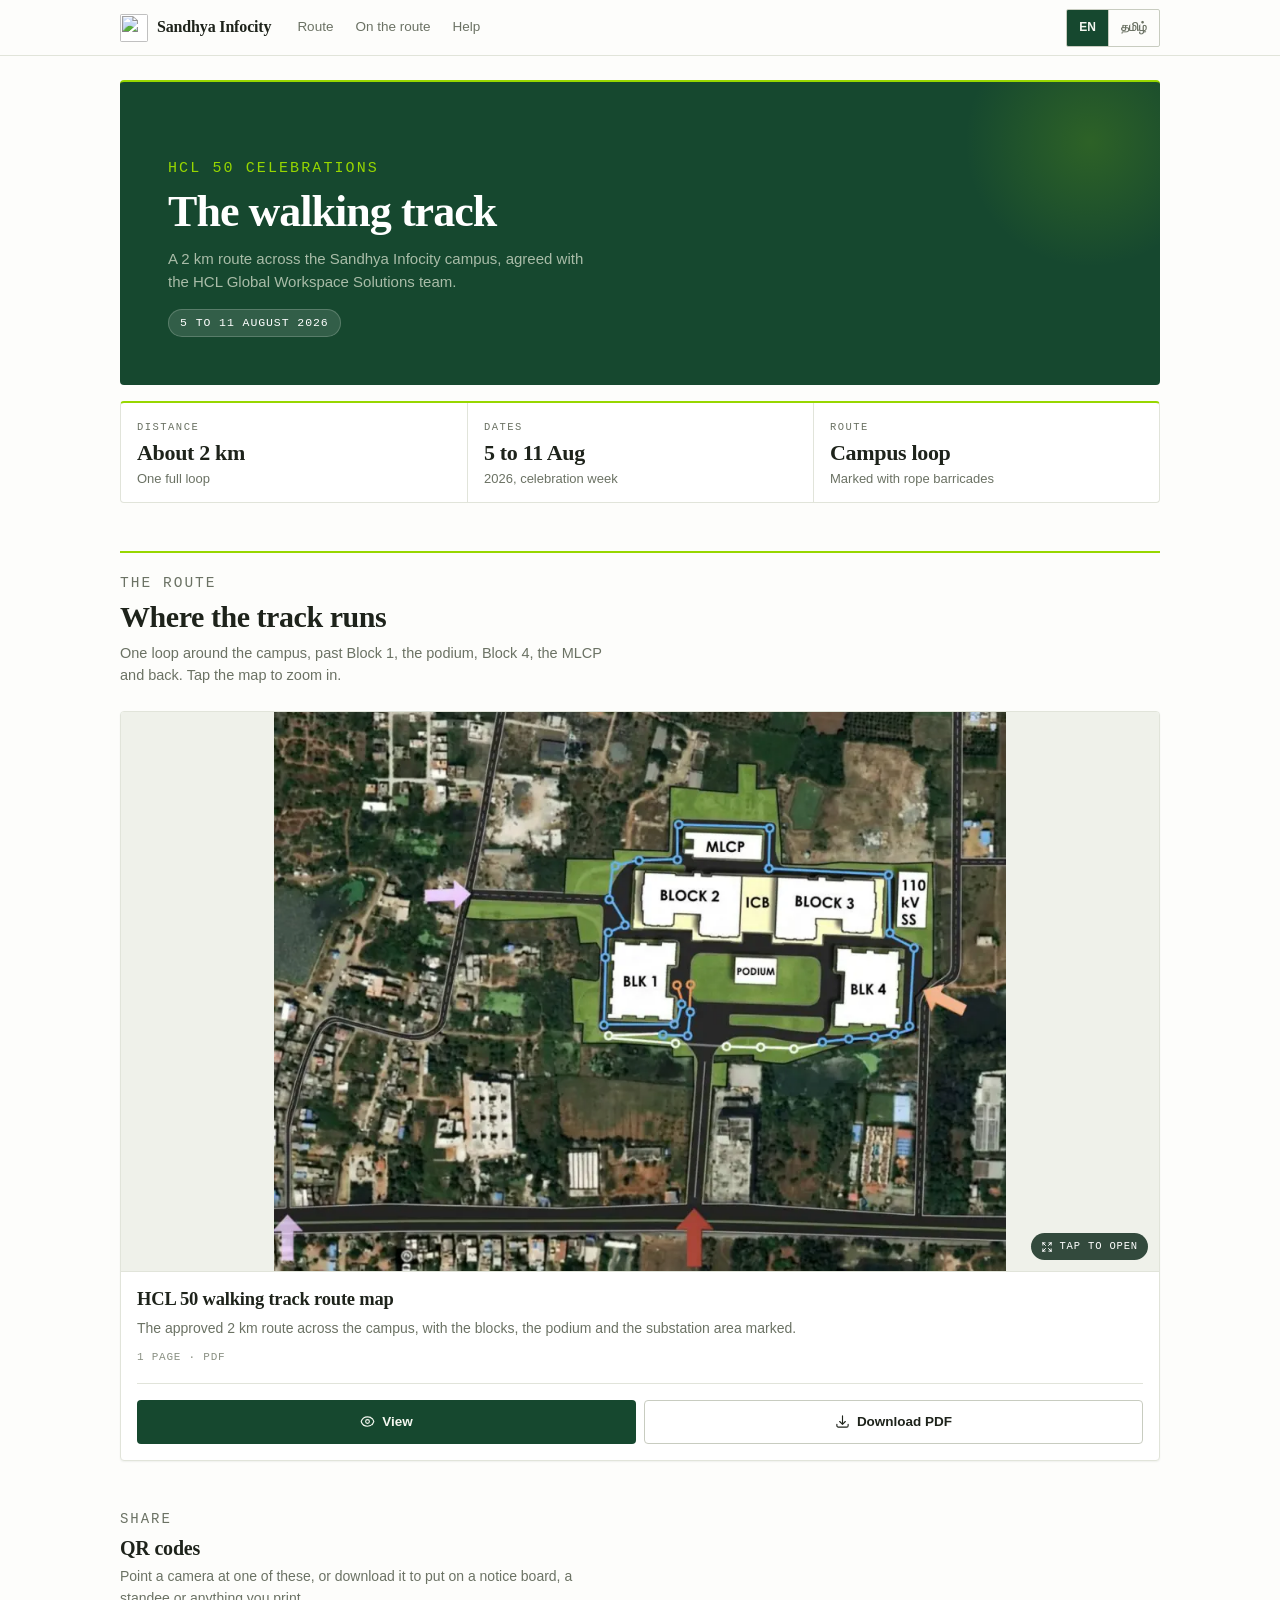
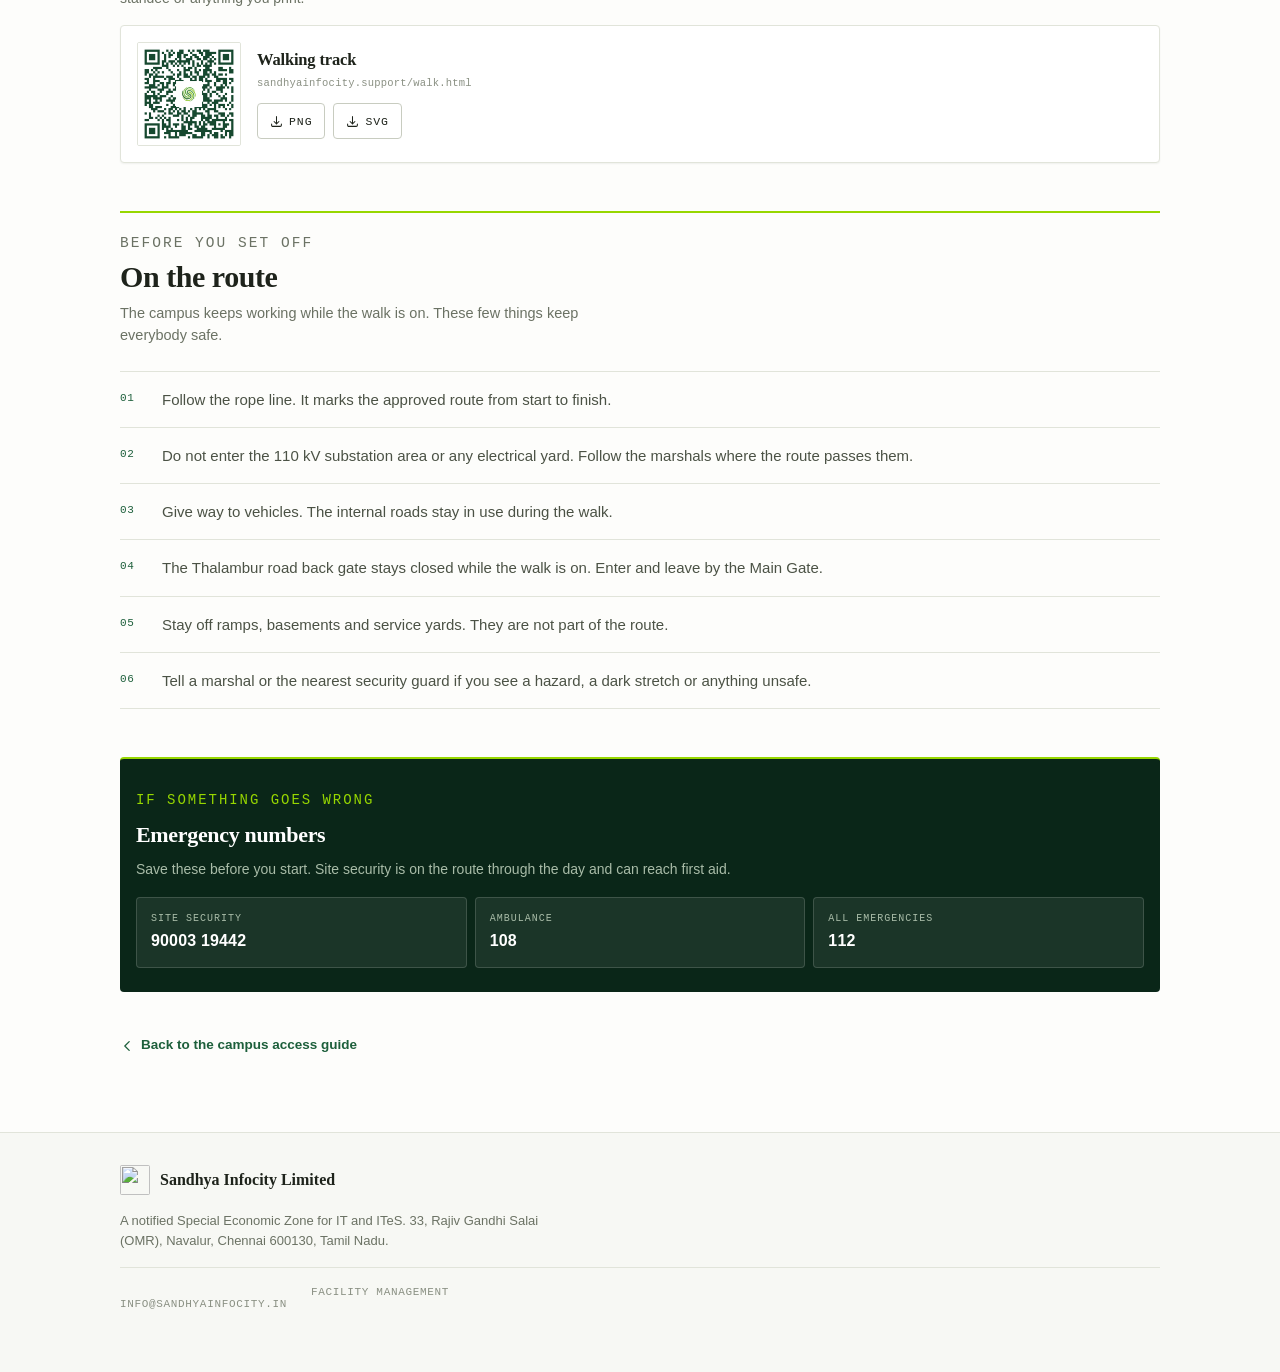
==== commit e03cb92c: "feat(site): offer the QR codes as downloads in the Documents section HCL's team is producing standee" ====
--- a/walk.html
+++ b/walk.html
@@ -113,6 +113,28 @@
         </div>
       </div>
     </article>
+
+    <div class="subhead">
+      <p class="eyebrow" data-i18n="sec-qr-eyebrow">Share</p>
+      <h3 data-i18n="sec-qr-title">QR codes</h3>
+      <p data-i18n="sec-qr-desc">Point a camera at one of these, or download it to put on a notice board, a standee or anything you print.</p>
+    </div>
+
+    <div class="grid">
+      <div class="qrcard reveal" style="--d:0.04s">
+        <div class="qrcard-code">
+          <img src="qr/qr-walking-track-display.webp" alt="QR code for Walking track" data-i18n-alt="qr-walk-alt" loading="lazy" width="400" height="400">
+        </div>
+        <div class="qrcard-body">
+          <p class="qrcard-title" data-i18n="qr-walk">Walking track</p>
+          <p class="qrcard-url">sandhyainfocity.support/<wbr>walk.html</p>
+          <div class="qrcard-links">
+            <a class="qrlink" href="qr/qr-walking-track.png" download data-track="dl_qr_walk_page_png"><svg viewBox="0 0 24 24" stroke-width="1.9" aria-hidden="true"><path stroke-linecap="round" stroke-linejoin="round" d="M3 16.5v2.25A2.25 2.25 0 005.25 21h13.5A2.25 2.25 0 0021 18.75V16.5M16.5 12L12 16.5m0 0L7.5 12m4.5 4.5V3"/></svg>PNG</a>
+            <a class="qrlink" href="qr/qr-walking-track.svg" download data-track="dl_qr_walk_page_svg"><svg viewBox="0 0 24 24" stroke-width="1.9" aria-hidden="true"><path stroke-linecap="round" stroke-linejoin="round" d="M3 16.5v2.25A2.25 2.25 0 005.25 21h13.5A2.25 2.25 0 0021 18.75V16.5M16.5 12L12 16.5m0 0L7.5 12m4.5 4.5V3"/></svg>SVG</a>
+          </div>
+        </div>
+      </div>
+    </div>
   </section>
 
   <!-- ==================================================================== -->
--- a/assets/styles.css
+++ b/assets/styles.css
@@ -488,6 +488,48 @@
     color: var(--n-500); margin-top: 10px;
 }
 .doc-actions { display: flex; gap: var(--s2); margin-top: var(--s4); padding-top: var(--s4); border-top: 1px solid var(--line); }
+
+/* --- QR cards ------------------------------------------------------------- */
+.subhead { margin: var(--s7) 0 var(--s4); }
+.subhead h3 {
+    font-family: var(--f-display); font-weight: 600; color: var(--ink);
+    font-size: 20px; line-height: 1.2; letter-spacing: -0.01em; margin-top: 5px;
+}
+.subhead p { font-size: 14px; color: var(--muted); margin-top: 6px; max-width: 62ch; }
+
+.qrcard {
+    display: flex; align-items: center; gap: var(--s4);
+    background: var(--card); border: 1px solid var(--line); border-radius: var(--r-md);
+    padding: var(--s4); box-shadow: var(--sh-card);
+}
+.qrcard-code {
+    width: clamp(84px, 26vw, 104px); aspect-ratio: 1; flex-shrink: 0;
+    border: 1px solid var(--line); border-radius: var(--r-sm);
+    background: #fff; overflow: hidden;
+}
+.qrcard-code img { width: 100%; height: 100%; }
+.qrcard-body { min-width: 0; }
+.qrcard-title {
+    font-family: var(--f-display); font-size: 16.5px; font-weight: 600;
+    color: var(--ink); line-height: 1.25; letter-spacing: -0.01em;
+}
+.qrcard-url {
+    font-family: 'IBM Plex Mono', 'SF Mono', Consolas, monospace;
+    font-size: 10.5px; letter-spacing: 0.02em; color: var(--n-500);
+    margin-top: 5px; overflow-wrap: break-word;
+}
+.qrcard-links { display: flex; flex-wrap: wrap; gap: var(--s2); margin-top: var(--s3); }
+.qrlink {
+    display: inline-flex; align-items: center; gap: 6px;
+    min-height: 36px; padding: 0 12px; border-radius: var(--r-md);
+    border: 1px solid var(--line-strong); background: var(--card); color: var(--ink);
+    font-family: 'IBM Plex Mono', 'SF Mono', Consolas, monospace;
+    font-size: 11.5px; font-weight: 500; letter-spacing: 0.08em;
+    transition: background 0.16s ease, border-color 0.16s ease;
+}
+.qrlink:hover { background: var(--subtle); border-color: var(--n-500); }
+.qrlink:active { transform: scale(0.97); }
+.qrlink svg { width: 13px; height: 13px; stroke: currentColor; fill: none; }
 
 /* --- Buttons -------------------------------------------------------------- */
 .btn {
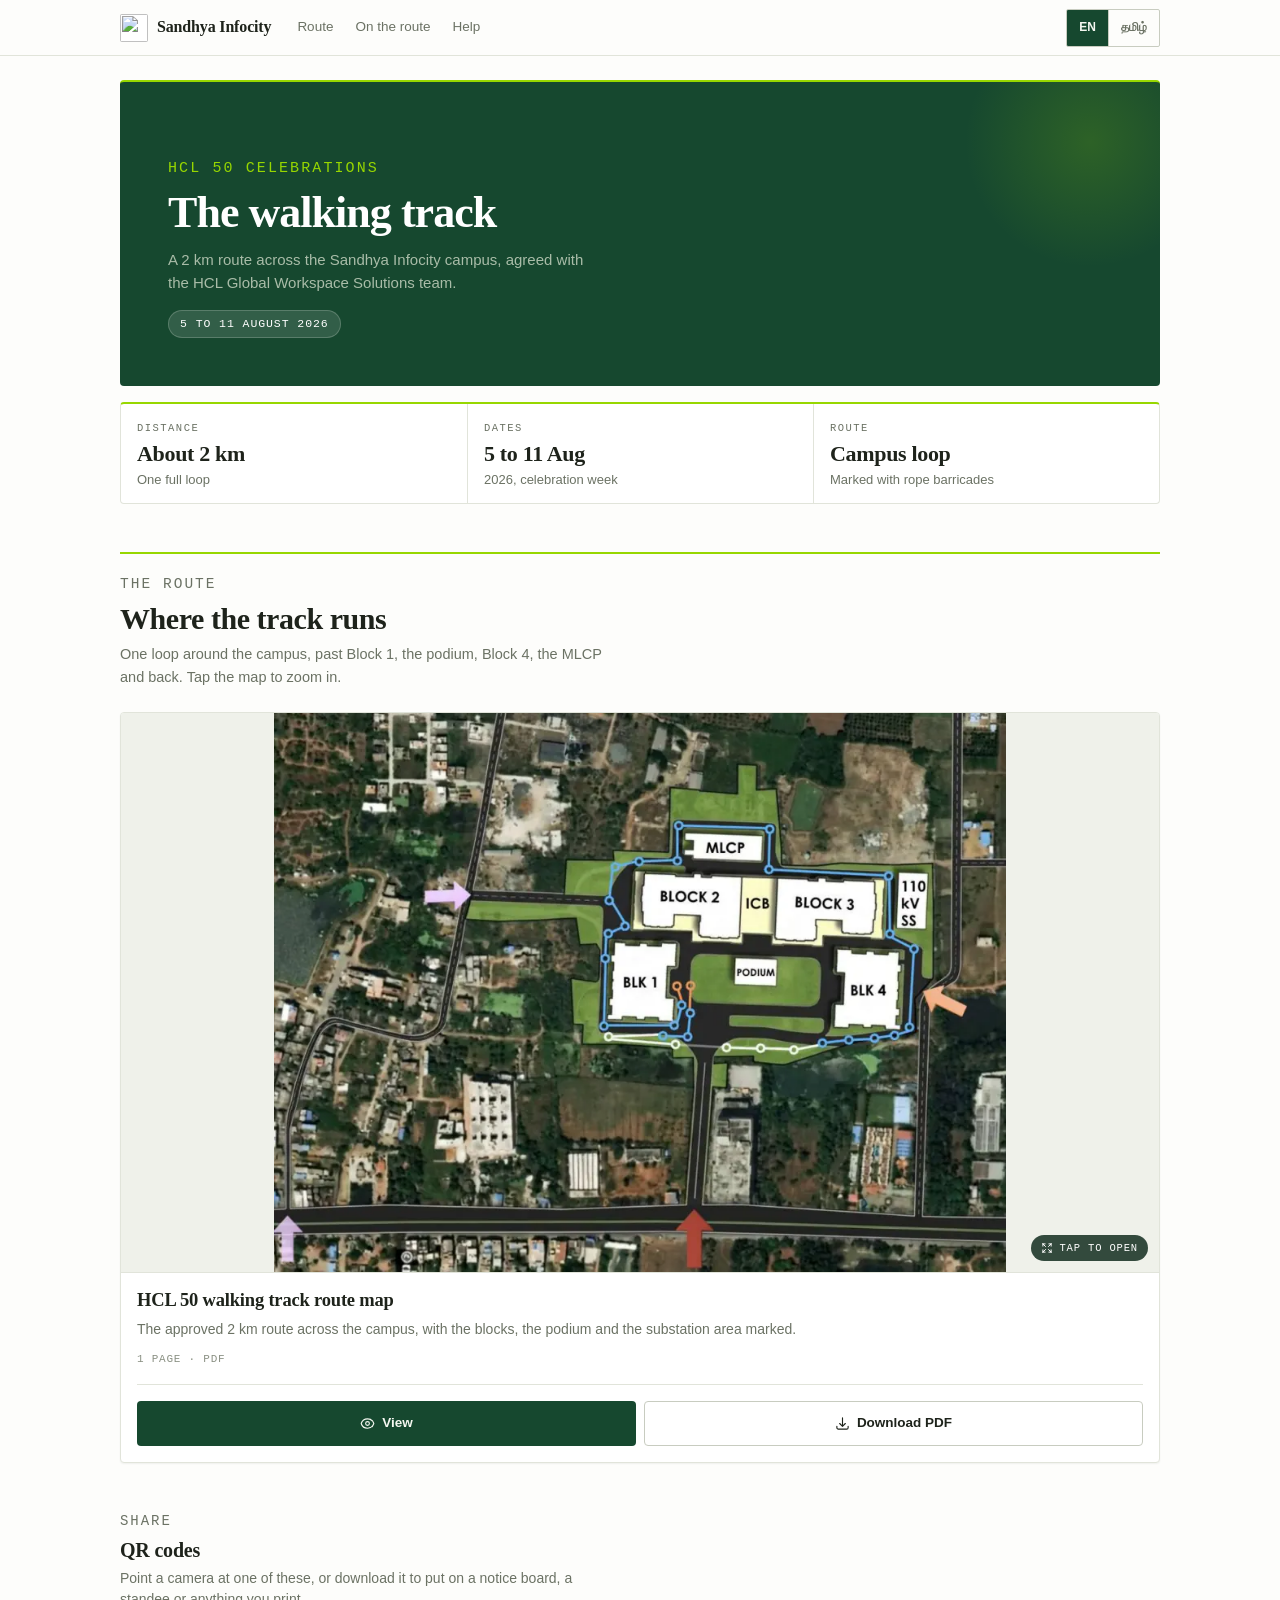
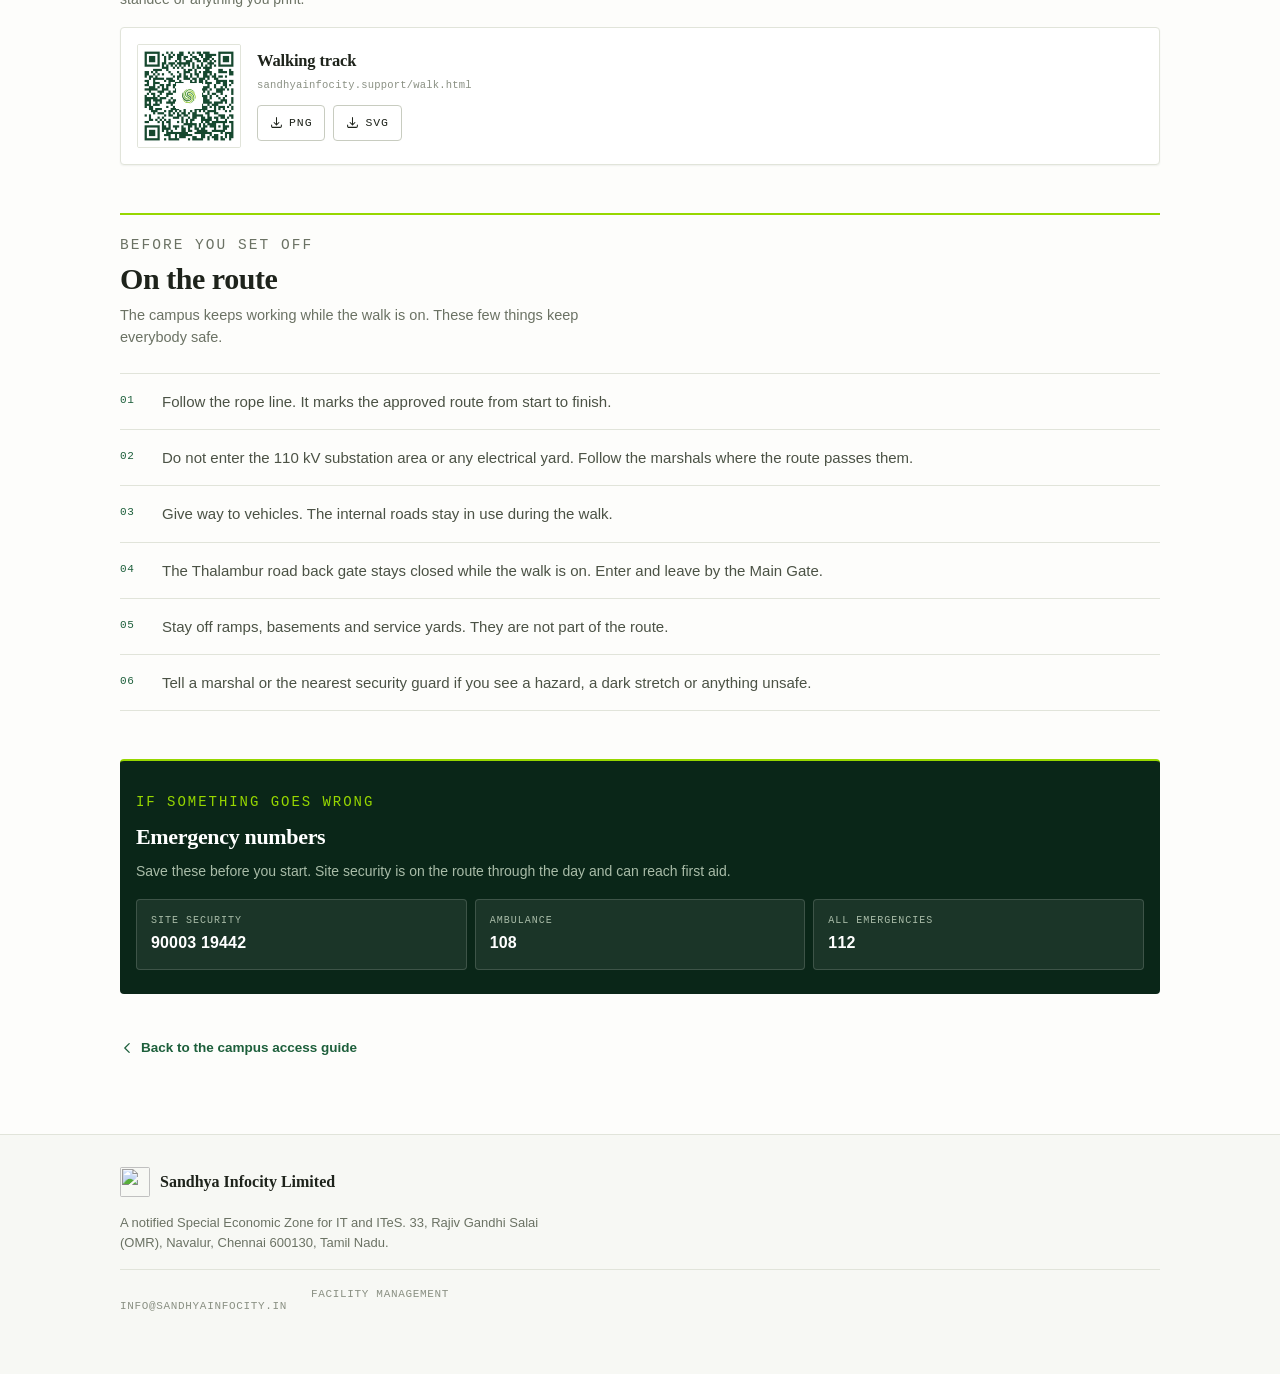
==== commit 8d94f5ce: "refactor(site): fluid rem type, compact mobile bar, native dialog viewer Reported: the hero text was" ====
--- a/walk.html
+++ b/walk.html
@@ -6,6 +6,7 @@
 <meta name="description" content="The 2 km walking track across the Sandhya Infocity campus for the HCL 50 celebration week, 5 to 11 August 2026. Route map, safety notes and emergency numbers.">
 <meta name="theme-color" content="#FDFDFB">
 <meta name="robots" content="noindex, nofollow">
+<meta name="referrer" content="no-referrer">
 <meta http-equiv="Content-Security-Policy" content="default-src 'none'; script-src 'self' https://gc.zgo.at; style-src 'self' 'unsafe-inline' https://fonts.googleapis.com; font-src https://fonts.gstatic.com; img-src 'self' data: https://renvia-code.goatcounter.com; connect-src https://renvia-code.goatcounter.com; base-uri 'none'; form-action 'none'">
 
 <title>The walking track · Sandhya Infocity</title>
@@ -24,7 +25,7 @@
 
 <link rel="preconnect" href="https://fonts.googleapis.com">
 <link rel="preconnect" href="https://fonts.gstatic.com" crossorigin>
-<link href="https://fonts.googleapis.com/css2?family=Source+Serif+4:opsz,wght@8..60,400;8..60,600&family=IBM+Plex+Sans:wght@400;500;600&family=IBM+Plex+Mono:wght@500&family=Noto+Sans+Tamil:wght@400;500;600&family=Noto+Serif+Tamil:wght@600&display=swap" rel="stylesheet">
+<link href="https://fonts.googleapis.com/css2?family=Source+Serif+4:opsz,wght@8..60,600&family=IBM+Plex+Sans:wght@400;500;600&family=IBM+Plex+Mono:wght@500&family=Noto+Sans+Tamil:wght@400;500;600&family=Noto+Serif+Tamil:wght@600&display=swap" rel="stylesheet">
 <link rel="stylesheet" href="assets/styles.css">
 </head>
 <body>
@@ -43,8 +44,8 @@
       <a href="#help" data-i18n="nav-help">Help</a>
     </nav>
     <div class="lang" role="group" aria-label="Language">
-      <button type="button" data-lang="en" aria-pressed="true">EN</button>
-      <button type="button" data-lang="ta" aria-pressed="false">தமிழ்</button>
+      <button type="button" data-lang="en" aria-pressed="true" aria-label="English">EN</button>
+      <button type="button" data-lang="ta" aria-pressed="false" aria-label="தமிழ்"><span class="lang-full">தமிழ்</span><span class="lang-short" aria-hidden="true">த</span></button>
     </div>
   </div>
 </div>
@@ -203,7 +204,7 @@
   </div>
 </footer>
 
-<div class="viewer" id="viewer" role="dialog" aria-modal="true" aria-label="Document viewer" hidden>
+<dialog class="viewer" id="viewer" aria-label="Document viewer">
   <div class="viewer-bar">
     <span class="viewer-title"></span>
     <span class="viewer-count"></span>
@@ -211,7 +212,7 @@
       <svg viewBox="0 0 24 24" stroke-width="1.9" aria-hidden="true"><path stroke-linecap="round" stroke-linejoin="round" d="M3 16.5v2.25A2.25 2.25 0 005.25 21h13.5A2.25 2.25 0 0021 18.75V16.5M16.5 12L12 16.5m0 0L7.5 12m4.5 4.5V3"/></svg>
       <span data-i18n="download">Download PDF</span>
     </a>
-    <button class="viewer-icon viewer-close" type="button" data-i18n-label="viewer-close" aria-label="Close">
+    <button class="viewer-icon viewer-close" type="button" autofocus data-i18n-label="viewer-close" aria-label="Close">
       <svg viewBox="0 0 24 24" stroke-width="2" aria-hidden="true"><path stroke-linecap="round" stroke-linejoin="round" d="M6 18L18 6M6 6l12 12"/></svg>
     </button>
   </div>
@@ -227,7 +228,7 @@
   <div class="viewer-foot">
     <div class="thumbs"></div>
   </div>
-</div>
+</dialog>
 
 <script src="assets/app.js"></script>
 </body>
--- a/assets/styles.css
+++ b/assets/styles.css
@@ -95,8 +95,8 @@
 html[lang="ta"] h1,
 html[lang="ta"] h2,
 html[lang="ta"] h3 { line-height: 1.3; letter-spacing: 0; }
-html[lang="ta"] .hero-copy h1 { font-size: clamp(24px, 6vw, 34px); }
-html[lang="ta"] .hero-panel h1 { font-size: clamp(26px, 6.4vw, 38px); }
+html[lang="ta"] .hero-copy h1 { font-size: clamp(1.2rem, 5.4vw, 2.125rem); }
+html[lang="ta"] .hero-panel h1 { font-size: clamp(1.35rem, 5.9vw, 2.375rem); }
 html[lang="ta"] .fact dd { font-size: 19px; letter-spacing: 0; }
 html[lang="ta"] .jump a { font-size: 12.5px; padding: 0 8px; }
 html[lang="ta"] .jump a::after { left: 8px; right: 8px; }
@@ -189,10 +189,34 @@
     font-family: var(--f-display); font-size: 16px; font-weight: 600;
     color: var(--ink); letter-spacing: -0.01em; white-space: nowrap;
 }
-/* On narrow phones the wordmark is dropped so the section nav keeps its room */
+/* The section nav is the useful control on a phone, so on narrow screens the
+   wordmark is dropped and the language switch shrinks to give it room. */
+.lang-short { display: none; }
 @media (max-width: 559px) {
     .brand-name { display: none; }
     .bar-in { gap: var(--s3); }
+}
+@media (max-width: 399px) {
+    .brand-mark { width: 26px; height: 26px; }
+    .jump a { font-size: 13px; padding: 0 8px; }
+    .jump a::after { left: 8px; right: 8px; }
+    .jump { mask-image: linear-gradient(to right, #000 0, #000 calc(100% - 10px), transparent 100%); }
+    .bar-in { gap: 10px; }
+}
+/* Compact switch where the full word will not fit. In English that is only the
+   very narrow end; in Tamil the nav labels themselves are longer, so it kicks
+   in sooner — and a reader already in Tamil does not need it spelled out. */
+@media (max-width: 339px) {
+    .lang-full { display: none; }
+    .lang-short { display: inline; }
+    .lang button { font-size: 11.5px; padding: 0 10px; }
+}
+@media (max-width: 439px) {
+    html[lang="ta"] .lang-full { display: none; }
+    html[lang="ta"] .lang-short { display: inline; }
+    html[lang="ta"] .lang button { font-size: 11.5px; padding: 0 10px; }
+    html[lang="ta"] .jump a { padding: 0 7px; }
+    html[lang="ta"] .jump a::after { left: 7px; right: 7px; }
 }
 
 .jump {
@@ -236,7 +260,7 @@
 .hero-frame {
     position: relative; overflow: hidden;
     border-radius: var(--r-md); background: var(--n-100);
-    aspect-ratio: 4 / 3; max-height: 300px;
+    aspect-ratio: 4 / 3; max-height: min(300px, 62svh);
 }
 .hero-frame img { width: 100%; height: 100%; object-fit: cover; }
 .hero-scrim {
@@ -252,7 +276,7 @@
    how many lines the headline runs to in a given language. */
 .hero-copy {
     position: absolute; left: 0; right: 0; bottom: 0;
-    padding: var(--s7) var(--s4) var(--s4);
+    padding: clamp(1.75rem, 9vw, 3rem) var(--s4) var(--s4);
     background: linear-gradient(to bottom, rgba(10, 38, 24, 0) 0%, rgba(10, 38, 24, 0.62) 32%, rgba(10, 38, 24, 0.9) 100%);
 }
 .hero-copy .eyebrow { color: var(--lime-500); text-shadow: 0 1px 8px rgba(10, 38, 24, 0.8); }
@@ -273,26 +297,29 @@
 .hero-panel .eyebrow { color: var(--lime-500); }
 .hero-panel h1 {
     font-family: var(--f-display); font-weight: 600; color: #fff;
-    font-size: clamp(30px, 7.4vw, 44px); line-height: 1.06; letter-spacing: -0.022em; margin-top: 9px;
+    font-size: clamp(1.5rem, 6.6vw, 2.75rem); line-height: 1.08; letter-spacing: -0.022em; margin-top: 9px;
+    text-wrap: balance;
 }
 .hero-panel p { color: var(--on-dark-muted); font-size: 15px; margin-top: 11px; max-width: 52ch; }
 .hero-panel .event-when { margin-top: var(--s4); }
 @media (min-width: 720px) { .hero-panel { padding: var(--s8) var(--s7) var(--s7); } }
 .hero-copy h1 {
     font-family: var(--f-display); font-weight: 600; color: #fff;
-    font-size: clamp(28px, 7vw, 40px); line-height: 1.08; letter-spacing: -0.02em;
+    font-size: clamp(1.3rem, 6.1vw, 2.5rem); line-height: 1.12; letter-spacing: -0.02em;
+    text-wrap: balance;
     margin-top: 7px; text-shadow: 0 1px 14px rgba(0, 0, 0, 0.28);
 }
 .hero-copy p {
-    color: rgba(244, 247, 240, 0.9); font-size: 14.5px; margin-top: 6px; max-width: 46ch;
+    color: rgba(244, 247, 240, 0.92); font-size: clamp(0.8rem, 3.3vw, 0.94rem);
+    margin-top: 6px; max-width: 46ch; text-wrap: pretty;
 }
 
 @media (min-width: 720px) {
-    .hero-frame { aspect-ratio: 16 / 9; max-height: 420px; }
+    .hero-frame { aspect-ratio: 16 / 9; max-height: min(420px, 72svh); }
     .hero-copy { padding: var(--s6); }
 }
 @media (min-width: 1000px) {
-    .hero-frame { aspect-ratio: 21 / 8; max-height: 380px; }
+    .hero-frame { aspect-ratio: 21 / 8; max-height: min(380px, 72svh); }
 }
 
 /* --- Status board --------------------------------------------------------- */
@@ -328,15 +355,16 @@
 .section { padding-top: var(--s7); }
 .section-head { border-top: 2px solid var(--lime-500); padding-top: var(--s3); margin-bottom: var(--s5); }
 .eyebrow {
-    font-family: var(--f-mono); font-size: 11px; font-weight: 500;
-    text-transform: uppercase; letter-spacing: var(--tracking-caps); color: var(--muted);
+    font-family: var(--f-mono); font-size: clamp(0.6rem, 2.5vw, 0.69rem); font-weight: 500;
+    text-transform: uppercase; letter-spacing: clamp(0.08em, 0.5vw, 0.14em); color: var(--muted);
 }
 .section-head h2 {
     font-family: var(--f-display); font-weight: 600; color: var(--ink);
-    font-size: clamp(23px, 4.4vw, 30px); line-height: 1.16; letter-spacing: -0.015em;
+    font-size: clamp(1.24rem, 4.2vw, 1.875rem); line-height: 1.18; letter-spacing: -0.015em;
+    text-wrap: balance;
     margin-top: 5px;
 }
-.section-head p { font-size: 14.5px; color: var(--muted); margin-top: 7px; max-width: 62ch; }
+.section-head p { font-size: 14.5px; color: var(--muted); margin-top: 7px; max-width: 62ch; text-wrap: pretty; }
 
 /* --- Grid ----------------------------------------------------------------- */
 .grid { display: grid; gap: var(--s4); grid-template-columns: 1fr; }
@@ -363,7 +391,7 @@
 }
 .event .eyebrow { color: var(--lime-500); }
 .event h3 {
-    font-family: var(--f-display); font-size: clamp(21px, 4.6vw, 27px); font-weight: 600;
+    font-family: var(--f-display); font-size: clamp(1.16rem, 4.4vw, 1.7rem); font-weight: 600; text-wrap: balance;
     color: #fff; line-height: 1.18; margin-top: 7px; letter-spacing: -0.015em;
 }
 .event p { color: var(--on-dark-muted); font-size: 14.5px; margin-top: 8px; max-width: 52ch; }
@@ -487,7 +515,8 @@
     font-family: var(--f-mono); font-size: 11px; letter-spacing: 0.07em; text-transform: uppercase;
     color: var(--n-500); margin-top: 10px;
 }
-.doc-actions { display: flex; gap: var(--s2); margin-top: var(--s4); padding-top: var(--s4); border-top: 1px solid var(--line); }
+.doc-actions { display: flex; gap: var(--s2); margin-top: auto; padding-top: var(--s4); border-top: 1px solid var(--line); }
+.doc-desc + .doc-meta, .doc-title + .doc-meta { margin-bottom: var(--s4); }
 
 /* --- QR cards ------------------------------------------------------------- */
 .subhead { margin: var(--s7) 0 var(--s4); }
@@ -503,7 +532,7 @@
     padding: var(--s4); box-shadow: var(--sh-card);
 }
 .qrcard-code {
-    width: clamp(84px, 26vw, 104px); aspect-ratio: 1; flex-shrink: 0;
+    width: clamp(72px, 24vw, 104px); aspect-ratio: 1; flex-shrink: 0;
     border: 1px solid var(--line); border-radius: var(--r-sm);
     background: #fff; overflow: hidden;
 }
@@ -528,6 +557,13 @@
     transition: background 0.16s ease, border-color 0.16s ease;
 }
 .qrlink:hover { background: var(--subtle); border-color: var(--n-500); }
+/* Below ~340px the code and the text can no longer sit side by side */
+@media (max-width: 339px) {
+    .qrcard { flex-direction: column; align-items: flex-start; gap: var(--s3); }
+    .qrcard-code { width: 92px; }
+    .qrcard-links { width: 100%; }
+    .qrlink { flex: 1; justify-content: center; }
+}
 .qrlink:active { transform: scale(0.97); }
 .qrlink svg { width: 13px; height: 13px; stroke: currentColor; fill: none; }
 
@@ -679,17 +715,22 @@
 .footer-meta a:hover { color: var(--green-700); }
 
 /* --- Viewer overlay ------------------------------------------------------- */
+/* Native <dialog> opened with showModal(): the browser supplies the top layer,
+   the focus trap, the inert background and Esc-to-close. Only the chrome
+   defaults need resetting. */
 .viewer {
-    position: fixed; inset: 0; z-index: 120;
-    background: var(--green-950);
-    display: flex; flex-direction: column;
-    animation: fade 0.2s ease;
-    overscroll-behavior: contain;
-}
+    position: fixed; inset: 0;
+    width: 100%; max-width: 100%; height: 100%; max-height: 100%;
+    margin: 0; padding: 0; border: 0;
+    background: var(--green-950); color: var(--body);
+    overflow: hidden; overscroll-behavior: contain;
+}
+.viewer[open] { display: flex; flex-direction: column; animation: fade 0.2s ease; }
+.viewer::backdrop { background: var(--green-950); }
 /* Track the dynamic viewport so the stage is not clipped by mobile toolbars */
-@supports (height: 100dvh) { .viewer { height: 100dvh; } }
+@supports (height: 100dvh) { .viewer { height: 100dvh; max-height: 100dvh; } }
 /* These carry a display value, so the plain [hidden] default is not enough */
-.viewer[hidden], .viewer-nav[hidden], .thumbs[hidden], .viewer-foot[hidden] { display: none; }
+.viewer-nav[hidden], .thumbs[hidden], .viewer-foot[hidden] { display: none; }
 @keyframes fade { from { opacity: 0; } to { opacity: 1; } }
 
 .viewer-bar {
